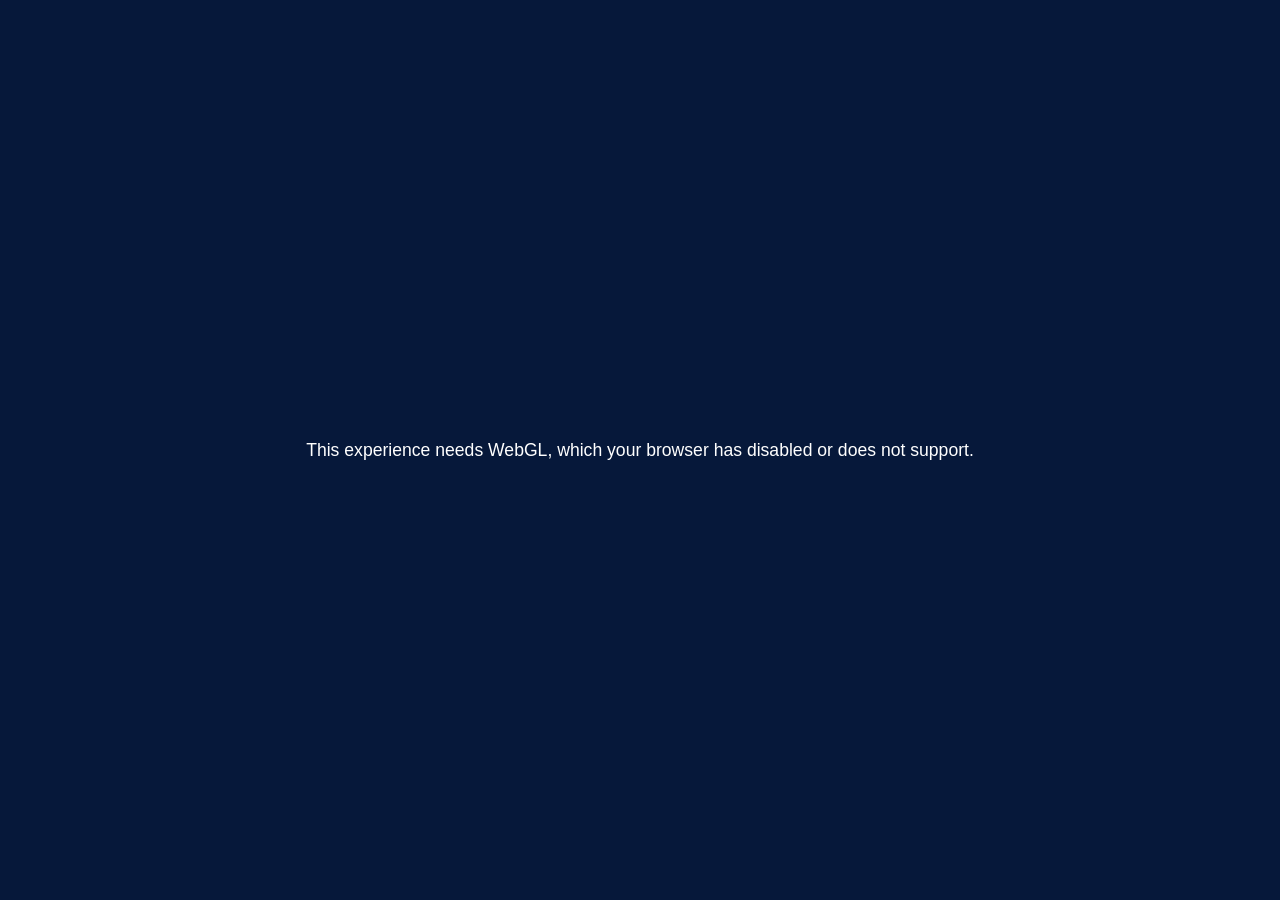
==== index.html @ ca3cc593 "Forecast Channel web recreation" ====
<!DOCTYPE html>
<html lang="en">
<head>
<meta charset="UTF-8">
<meta name="viewport" content="width=device-width, initial-scale=1.0, maximum-scale=1.0, user-scalable=no">
<title>Forecast Channel</title>
<meta name="description" content="A browser-native recreation of the Wii Forecast Channel: a spinnable day/night globe with live weather for cities worldwide.">
<link rel="icon" href="data:image/svg+xml,%3Csvg xmlns='http://www.w3.org/2000/svg' viewBox='0 0 64 64'%3E%3Ccircle cx='32' cy='32' r='28' fill='%232b6fd6'/%3E%3Cpath d='M14 40c8-2 12-6 18-6s10 4 18 6c-4 8-10 12-18 12s-14-4-18-12z' fill='%237cc0f2'/%3E%3Ccircle cx='24' cy='22' r='9' fill='%23ffe27a'/%3E%3C/svg%3E">
<link rel="stylesheet" href="css/style.css">
</head>
<body>
<canvas id="scene"></canvas>
<div id="markers" aria-hidden="false"></div>

<div id="nogl" hidden>
  <p>This experience needs WebGL, which your browser has disabled or does not support.</p>
</div>

<header id="topbar">
  <div id="title-badge">
    <svg viewBox="0 0 64 64" class="badge-icon"><circle cx="32" cy="32" r="26" fill="#4a90e2"/><path d="M12 38c9-3 13-7 20-7s11 4 20 7c-5 9-11 14-20 14s-15-5-20-14z" fill="#bfe3ff"/><circle cx="25" cy="20" r="8" fill="#ffe27a"/></svg>
    <span>Forecast Channel</span>
  </div>
  <div id="clock">
    <div id="clock-time">--:--</div>
    <div id="clock-date">&nbsp;</div>
  </div>
</header>

<aside id="panel" class="hidden" aria-live="polite">
  <div id="panel-head">
    <div>
      <div id="city-name">—</div>
      <div id="city-country"></div>
    </div>
    <button id="panel-close" title="Close" aria-label="Close">&#10005;</button>
  </div>
  <div id="city-local-time"></div>
  <div id="current">
    <div id="temp">–</div>
    <div id="cond-icon"></div>
    <div id="cond-text">Loading…</div>
    <div id="feels"></div>
  </div>
  <nav id="tabs">
    <button data-day="0" class="active">Today</button>
    <button data-day="1">Tomorrow</button>
  </nav>
  <div id="daily-detail"></div>
  <div id="strip"></div>
  <div id="details"></div>
</aside>

<div id="controls">
  <button id="zoom-in" title="Zoom in" aria-label="Zoom in">+</button>
  <button id="zoom-out" title="Zoom out" aria-label="Zoom out">&minus;</button>
</div>
<div id="corner-controls">
  <button id="music" title="Toggle music">Music&nbsp;Off</button>
  <button id="units" title="Switch units">&deg;F</button>
  <button id="locate" title="Use my location">My&nbsp;City</button>
</div>

<footer id="hintbar"><span>Drag the globe to spin &middot; Click a city dot for its forecast</span><a id="attrib" href="https://open-meteo.com/" target="_blank" rel="noopener">Weather data: Open-Meteo</a></footer>
<div id="toast" hidden></div>

<script src="js/geo.js"></script>
<script src="js/stars.js"></script>
<script src="js/cities.js"></script>
<script src="js/weather.js"></script>
<script src="js/music.js"></script>
<script src="js/globe.js"></script>
<script src="js/main.js"></script>
</body>
</html>
---- css/style.css ----
/* Forecast Channel — browser recreation. Original code, MIT license. */

* { margin: 0; padding: 0; box-sizing: border-box; }

html, body {
  height: 100%;
  overflow: hidden;
  font-family: "Segoe UI", "Helvetica Neue", Arial, "Hiragino Sans", system-ui, sans-serif;
  color: #fff;
  background: radial-gradient(120% 90% at 50% 8%, #123a6e 0%, #0a2250 42%, #051029 78%, #010510 100%);
  -webkit-user-select: none; user-select: none;
}

#scene { position: fixed; inset: 0; width: 100%; height: 100%; display: block; touch-action: none; cursor: grab; }
#scene.dragging { cursor: grabbing; }

#nogl { position: fixed; inset: 0; display: flex; align-items: center; justify-content: center;
  background: #06183a; z-index: 50; text-align: center; padding: 2em; font-size: 1.1rem; }

/* ---------- city markers ---------- */
#markers { position: fixed; inset: 0; pointer-events: none; }
.marker {
  position: absolute; left: 0; top: 0;
  width: 14px; height: 14px; margin: -7px 0 0 -7px;
  border-radius: 50%;
  background: rgba(255,255,255,.95);
  border: 2px solid rgba(43,111,214,.85);
  box-shadow: 0 1px 4px rgba(0,0,0,.45);
  pointer-events: auto; cursor: pointer;
  transition: transform .12s ease, background .12s ease;
}
.marker:hover { transform: scale(1.35); background: #ffe27a; }
.marker.selected { background: #ffcf4d; border-color: #fff; animation: pulse 1.6s ease-out infinite; }
@keyframes pulse { 0% { box-shadow: 0 0 0 0 rgba(255,207,77,.7);} 100% { box-shadow: 0 0 0 14px rgba(255,207,77,0);} }
.marker .m-label {
  position: absolute; left: 12px; top: -9px; white-space: nowrap;
  font-size: 11px; font-weight: 600; letter-spacing: .2px;
  color: #fff; text-shadow: 0 1px 3px rgba(0,0,0,.85);
  opacity: 0; transition: opacity .15s ease; pointer-events: none;
}
.marker:hover .m-label { opacity: 1; }

/* ---------- top bar ---------- */
#topbar {
  position: fixed; top: 0; left: 0; right: 0; z-index: 10;
  display: flex; align-items: flex-start; justify-content: space-between;
  padding: 14px 18px; pointer-events: none;
}
#title-badge {
  display: flex; align-items: center; gap: 10px;
  background: rgba(255,255,255,.94); color: #1c3f7c;
  padding: 8px 18px 8px 10px; border-radius: 999px;
  font-size: 19px; font-weight: 600; letter-spacing: .3px;
  box-shadow: 0 3px 12px rgba(0,0,0,.35);
  pointer-events: auto;
}
.badge-icon { width: 30px; height: 30px; }
#clock { text-align: right; text-shadow: 0 2px 6px rgba(0,0,0,.55); pointer-events: auto; }
#clock-time { font-size: 30px; font-weight: 300; letter-spacing: 1px; }
#clock-date { font-size: 13px; opacity: .85; }

/* ---------- forecast panel ---------- */
#panel {
  position: fixed; top: 74px; right: 18px; z-index: 12;
  width: 320px; max-height: calc(100vh - 140px); overflow-y: auto;
  background: rgba(255,255,255,.95); color: #26436e; border-radius: 18px;
  box-shadow: 0 10px 34px rgba(0,0,0,.45);
  padding: 18px 18px 14px;
  transition: transform .25s ease, opacity .25s ease;
}
#panel.hidden { transform: translateX(30px); opacity: 0; pointer-events: none; }
#panel-head { display: flex; justify-content: space-between; align-items: flex-start; }
#city-name { font-size: 23px; font-weight: 600; color: #1c3f7c; }
#city-country { font-size: 13px; color: #6b83a8; }
#city-local-time { font-size: 12px; color: #6b83a8; margin: 2px 0 6px; }
#panel-close { border: 0; background: #e8eefb; color: #4c6690; width: 26px; height: 26px;
  border-radius: 50%; font-size: 13px; cursor: pointer; }
#panel-close:hover { background: #d5e0f5; }

#current { display: grid; grid-template-columns: auto auto; gap: 2px 10px; align-items: center; margin: 4px 0 6px; }
#temp { font-size: 62px; font-weight: 200; color: #1c3f7c; grid-row: span 3; line-height: 1; }
#cond-icon { width: 64px; height: 64px; justify-self: end; grid-row: span 3; }
#cond-icon svg { width: 100%; height: 100%; }
#cond-text { font-size: 17px; font-weight: 600; }
#feels { font-size: 13px; color: #6b83a8; }

#tabs { display: flex; gap: 8px; margin: 10px 0 6px; }
#tabs button {
  flex: 1; padding: 7px 0; border: 0; border-radius: 999px; cursor: pointer;
  background: #e8eefb; color: #4c6690; font-size: 14px; font-weight: 600;
}
#tabs button.active { background: #2b6fd6; color: #fff; box-shadow: 0 2px 8px rgba(43,111,214,.5); }

#daily-detail {
  background: #f0f5fe; border-radius: 12px; padding: 10px 12px; margin-bottom: 10px;
  display: flex; gap: 12px; align-items: center; min-height: 64px;
}
#daily-detail .dd-icon { width: 46px; height: 46px; flex: none; }
#daily-detail .dd-main { flex: 1; }
#daily-detail .dd-desc { font-size: 13.5px; color: #40597f; line-height: 1.35; }
#daily-detail .dd-range { font-size: 15px; font-weight: 600; color: #1c3f7c; margin-top: 2px; }

#strip { display: flex; gap: 6px; margin-bottom: 10px; }
#strip .day-cell {
  flex: 1; background: #f0f5fe; border-radius: 10px; padding: 8px 2px; text-align: center;
  cursor: pointer; transition: background .15s ease;
}
#strip .day-cell:hover { background: #dfe9fc; }
#strip .day-cell.active { background: #2b6fd6; color: #fff; }
#strip .day-cell.active .dc-hi, #strip .day-cell.active .dc-lo { color: #fff; }
#strip .dc-name { font-size: 11px; font-weight: 700; text-transform: uppercase; letter-spacing: .4px; color: #6b83a8; }
#strip .dc-icon { width: 30px; height: 30px; margin: 2px auto; }
#strip .dc-icon svg { width: 100%; height: 100%; }
#strip .dc-hi { font-size: 13px; font-weight: 700; color: #2c4a75; }
#strip .dc-lo { font-size: 11.5px; color: #8aa0c0; }

#details { display: grid; grid-template-columns: 1fr 1fr; gap: 6px; }
#details .det {
  background: #f7fafe; border-radius: 10px; padding: 8px 10px;
}
#details .det .k { font-size: 10.5px; text-transform: uppercase; letter-spacing: .5px; color: #8aa0c0; font-weight: 700; }
#details .det .v { font-size: 14.5px; font-weight: 600; color: #2c4a75; }

/* ---------- controls ---------- */
#controls { position: fixed; right: 18px; top: 50%; transform: translateY(-50%); z-index: 11;
  display: flex; flex-direction: column; gap: 10px; transition: right .25s ease; }
#panel:not(.hidden) ~ #controls { right: 352px; }
#controls button {
  width: 44px; height: 44px; border-radius: 50%; border: 0; cursor: pointer;
  background: rgba(255,255,255,.92); color: #1c3f7c; font-size: 26px; font-weight: 300;
  box-shadow: 0 3px 10px rgba(0,0,0,.4); transition: background .15s ease;
}
#controls button:hover { background: #fff; }

#corner-controls { position: fixed; left: 18px; bottom: 46px; z-index: 11; display: flex; gap: 8px; }
#corner-controls button {
  border: 0; border-radius: 999px; cursor: pointer; padding: 8px 14px;
  background: rgba(255,255,255,.9); color: #1c3f7c; font-size: 13px; font-weight: 600;
  box-shadow: 0 3px 10px rgba(0,0,0,.35);
}
#corner-controls button:hover { background: #fff; }

#hintbar {
  position: fixed; bottom: 0; left: 0; right: 0; z-index: 9;
  display: flex; justify-content: space-between; align-items: center;
  padding: 9px 14px; font-size: 12.5px; letter-spacing: .4px; color: rgba(255,255,255,.8);
  background: rgba(3,15,40,.45); backdrop-filter: blur(4px);
}
#attrib { color: rgba(255,255,255,.85); text-decoration: none; }
#attrib:hover { text-decoration: underline; }

#toast {
  position: fixed; top: 74px; left: 50%; transform: translateX(-50%); z-index: 30;
  background: rgba(20,40,80,.92); border-radius: 10px; padding: 10px 18px; font-size: 14px;
  box-shadow: 0 6px 18px rgba(0,0,0,.4);
}

@media (max-width: 720px) {
  #clock-time { font-size: 22px; }
  #title-badge { font-size: 15px; padding: 6px 12px 6px 8px; }
  .badge-icon { width: 22px; height: 22px; }
  #panel { width: calc(100vw - 24px); right: 12px; top: 64px; }
  #controls { right: 12px !important; }
  .marker .m-label { display: none; }
}
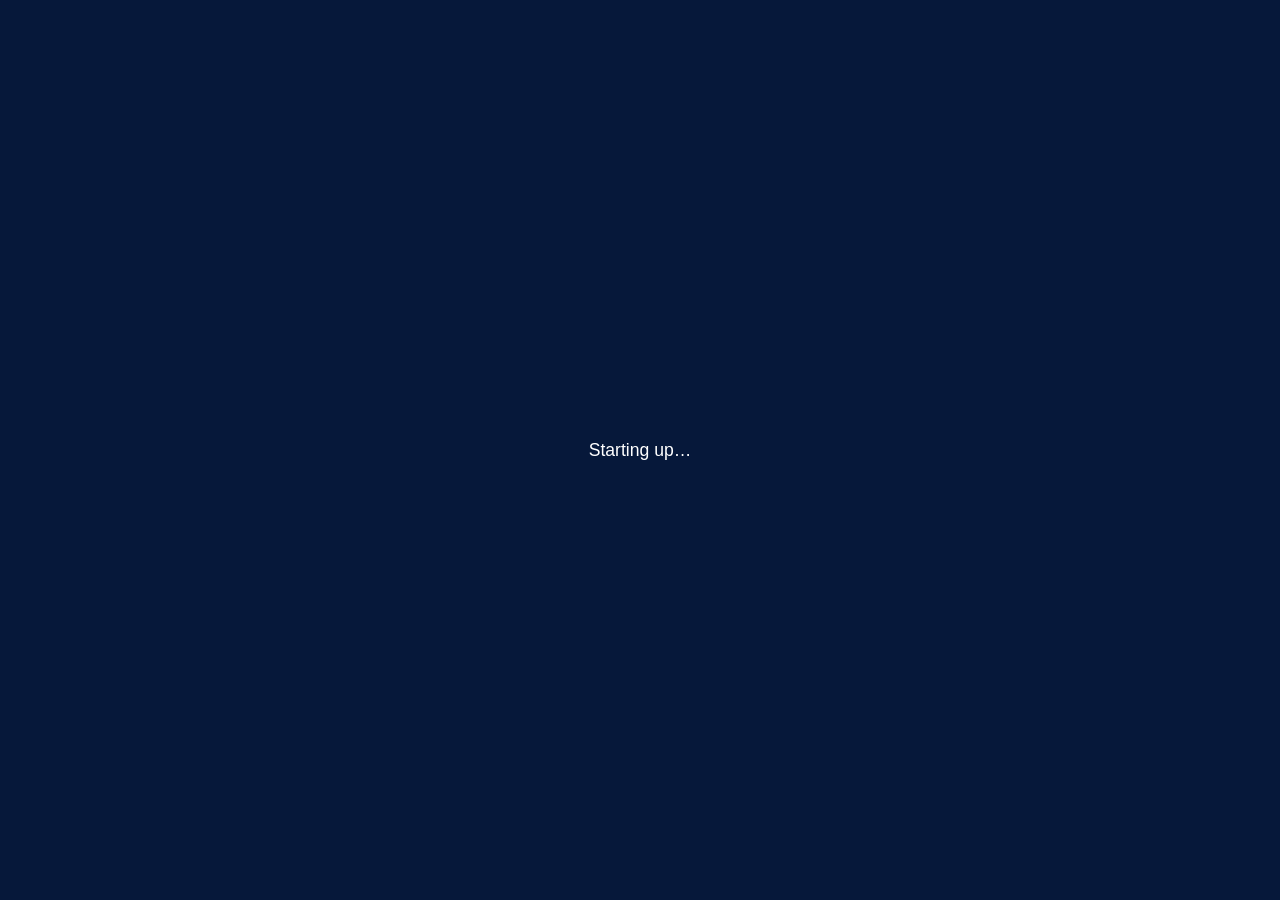
==== commit 1d92f91c: "Forecast Channel web recreation" ====
--- a/index.html
+++ b/index.html
@@ -6,14 +6,15 @@
 <title>Forecast Channel</title>
 <meta name="description" content="A browser-native recreation of the Wii Forecast Channel: a spinnable day/night globe with live weather for cities worldwide.">
 <link rel="icon" href="data:image/svg+xml,%3Csvg xmlns='http://www.w3.org/2000/svg' viewBox='0 0 64 64'%3E%3Ccircle cx='32' cy='32' r='28' fill='%232b6fd6'/%3E%3Cpath d='M14 40c8-2 12-6 18-6s10 4 18 6c-4 8-10 12-18 12s-14-4-18-12z' fill='%237cc0f2'/%3E%3Ccircle cx='24' cy='22' r='9' fill='%23ffe27a'/%3E%3C/svg%3E">
-<link rel="stylesheet" href="css/style.css">
+<link rel="stylesheet" href="css/style.css?v=4">
 </head>
 <body>
 <canvas id="scene"></canvas>
+<canvas id="scene2d" hidden></canvas>
 <div id="markers" aria-hidden="false"></div>
 
 <div id="nogl" hidden>
-  <p>This experience needs WebGL, which your browser has disabled or does not support.</p>
+  <p>Starting up…</p>
 </div>
 
 <header id="topbar">
@@ -61,15 +62,16 @@
   <button id="locate" title="Use my location">My&nbsp;City</button>
 </div>
 
-<footer id="hintbar"><span>Drag the globe to spin &middot; Click a city dot for its forecast</span><a id="attrib" href="https://open-meteo.com/" target="_blank" rel="noopener">Weather data: Open-Meteo</a></footer>
+<footer id="hintbar"><span>Drag the globe to spin &middot; Click a city dot for its forecast &middot; <b id="ver">v4</b></span><a id="attrib" href="https://open-meteo.com/" target="_blank" rel="noopener">Weather data: Open-Meteo</a></footer>
 <div id="toast" hidden></div>
 
-<script src="js/geo.js"></script>
-<script src="js/stars.js"></script>
-<script src="js/cities.js"></script>
-<script src="js/weather.js"></script>
-<script src="js/music.js"></script>
-<script src="js/globe.js"></script>
-<script src="js/main.js"></script>
+<script src="js/geo.js?v=4"></script>
+<script src="js/stars.js?v=4"></script>
+<script src="js/cities.js?v=4"></script>
+<script src="js/weather.js?v=4"></script>
+<script src="js/music.js?v=4"></script>
+<script src="js/globe.js?v=4"></script>
+<script src="js/globe2d.js?v=4"></script>
+<script src="js/main.js?v=4"></script>
 </body>
 </html>
--- a/css/style.css
+++ b/css/style.css
@@ -11,11 +11,13 @@
   -webkit-user-select: none; user-select: none;
 }
 
-#scene { position: fixed; inset: 0; width: 100%; height: 100%; display: block; touch-action: none; cursor: grab; }
-#scene.dragging { cursor: grabbing; }
+#scene, #scene2d { position: fixed; inset: 0; width: 100%; height: 100%; display: block; touch-action: none; cursor: grab; }
+#scene.dragging, #scene2d.dragging { cursor: grabbing; }
 
-#nogl { position: fixed; inset: 0; display: flex; align-items: center; justify-content: center;
+#nogl { position: fixed; inset: 0; display: flex; flex-direction: column; align-items: center; justify-content: center;
   background: #06183a; z-index: 50; text-align: center; padding: 2em; font-size: 1.1rem; }
+#nogl .why { font-size: 12px; opacity: .7; margin: 10px 0 14px; font-family: monospace; word-break: break-word; }
+#nogl select { font-size: 16px; padding: 8px 10px; border-radius: 8px; border: 0; max-width: 86vw; }
 
 /* ---------- city markers ---------- */
 #markers { position: fixed; inset: 0; pointer-events: none; }
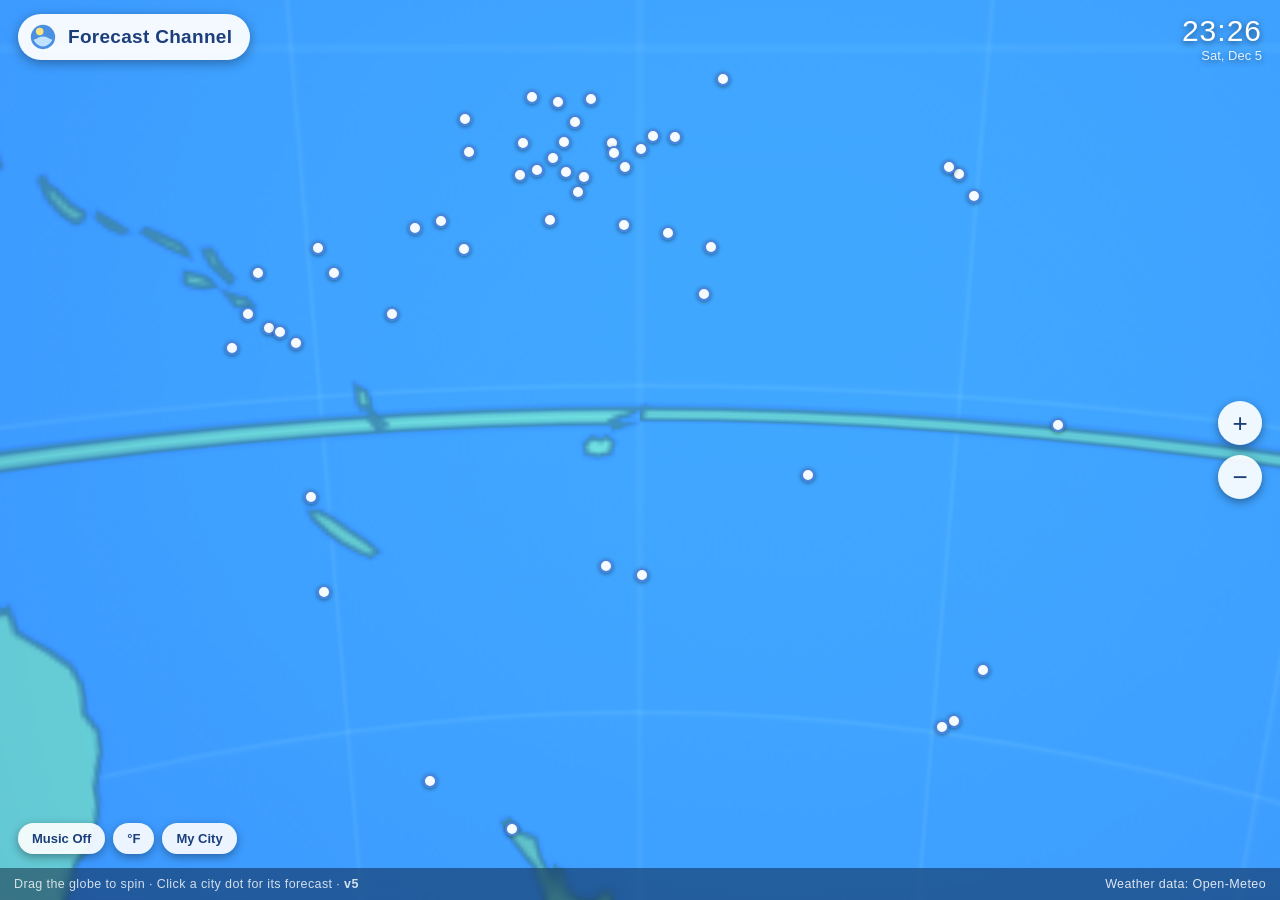
==== commit 521c46f8: "Forecast Channel web recreation" ====
--- a/index.html
+++ b/index.html
@@ -6,7 +6,7 @@
 <title>Forecast Channel</title>
 <meta name="description" content="A browser-native recreation of the Wii Forecast Channel: a spinnable day/night globe with live weather for cities worldwide.">
 <link rel="icon" href="data:image/svg+xml,%3Csvg xmlns='http://www.w3.org/2000/svg' viewBox='0 0 64 64'%3E%3Ccircle cx='32' cy='32' r='28' fill='%232b6fd6'/%3E%3Cpath d='M14 40c8-2 12-6 18-6s10 4 18 6c-4 8-10 12-18 12s-14-4-18-12z' fill='%237cc0f2'/%3E%3Ccircle cx='24' cy='22' r='9' fill='%23ffe27a'/%3E%3C/svg%3E">
-<link rel="stylesheet" href="css/style.css?v=4">
+<link rel="stylesheet" href="css/style.css?v=5">
 </head>
 <body>
 <canvas id="scene"></canvas>
@@ -62,16 +62,16 @@
   <button id="locate" title="Use my location">My&nbsp;City</button>
 </div>
 
-<footer id="hintbar"><span>Drag the globe to spin &middot; Click a city dot for its forecast &middot; <b id="ver">v4</b></span><a id="attrib" href="https://open-meteo.com/" target="_blank" rel="noopener">Weather data: Open-Meteo</a></footer>
+<footer id="hintbar"><span>Drag the globe to spin &middot; Click a city dot for its forecast &middot; <b id="ver">v5</b></span><a id="attrib" href="https://open-meteo.com/" target="_blank" rel="noopener">Weather data: Open-Meteo</a></footer>
 <div id="toast" hidden></div>
 
-<script src="js/geo.js?v=4"></script>
-<script src="js/stars.js?v=4"></script>
-<script src="js/cities.js?v=4"></script>
-<script src="js/weather.js?v=4"></script>
-<script src="js/music.js?v=4"></script>
-<script src="js/globe.js?v=4"></script>
-<script src="js/globe2d.js?v=4"></script>
-<script src="js/main.js?v=4"></script>
+<script src="js/geo.js?v=5"></script>
+<script src="js/stars.js?v=5"></script>
+<script src="js/cities.js?v=5"></script>
+<script src="js/weather.js?v=5"></script>
+<script src="js/music.js?v=5"></script>
+<script src="js/globe.js?v=5"></script>
+<script src="js/globe2d.js?v=5"></script>
+<script src="js/main.js?v=5"></script>
 </body>
 </html>
--- a/css/style.css
+++ b/css/style.css
@@ -16,6 +16,7 @@
 
 #nogl { position: fixed; inset: 0; display: flex; flex-direction: column; align-items: center; justify-content: center;
   background: #06183a; z-index: 50; text-align: center; padding: 2em; font-size: 1.1rem; }
+#nogl[hidden] { display: none !important; }  /* author display must not defeat the hidden attribute */
 #nogl .why { font-size: 12px; opacity: .7; margin: 10px 0 14px; font-family: monospace; word-break: break-word; }
 #nogl select { font-size: 16px; padding: 8px 10px; border-radius: 8px; border: 0; max-width: 86vw; }
 
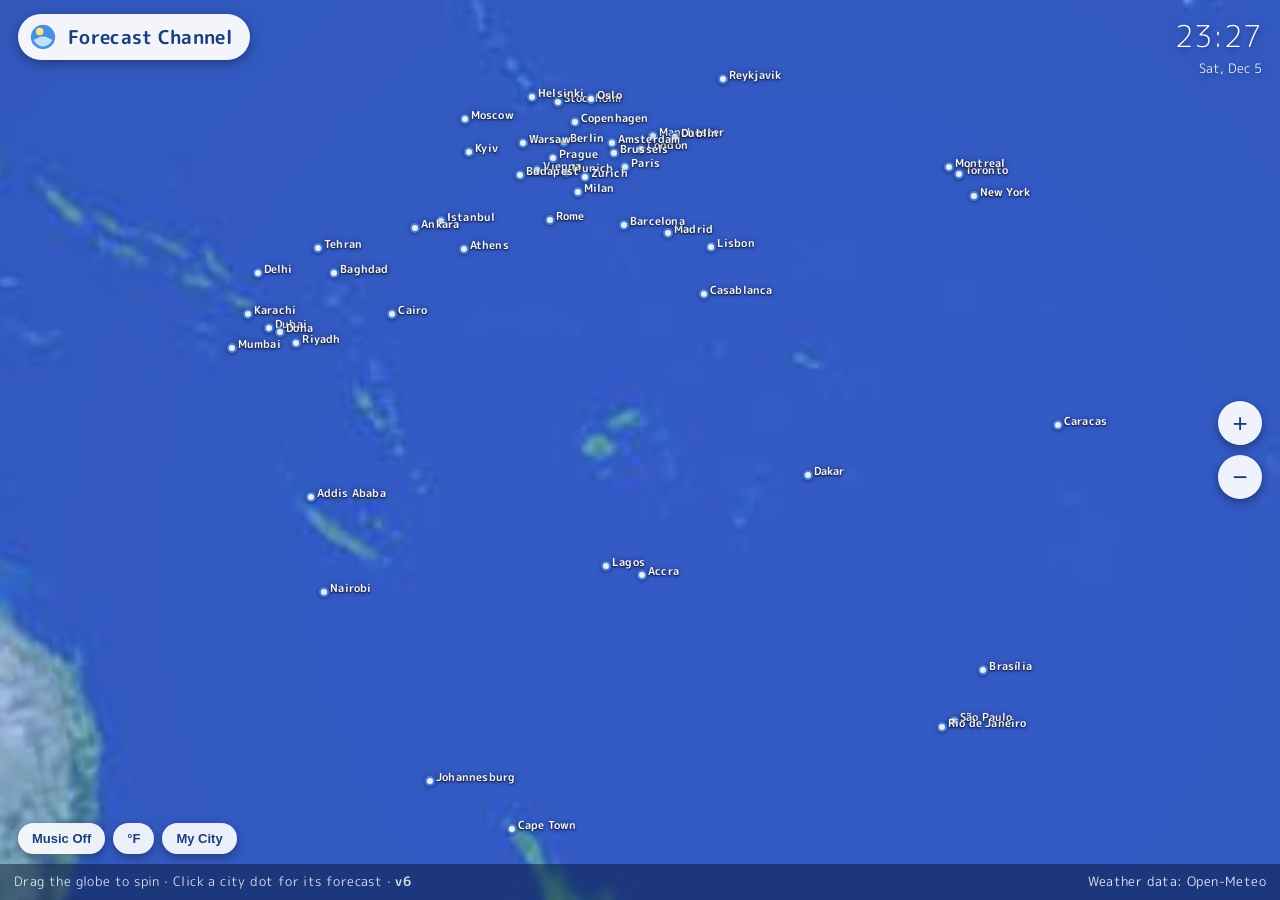
==== commit a2574362: "Forecast Channel web recreation" ====
--- a/index.html
+++ b/index.html
@@ -6,9 +6,17 @@
 <title>Forecast Channel</title>
 <meta name="description" content="A browser-native recreation of the Wii Forecast Channel: a spinnable day/night globe with live weather for cities worldwide.">
 <link rel="icon" href="data:image/svg+xml,%3Csvg xmlns='http://www.w3.org/2000/svg' viewBox='0 0 64 64'%3E%3Ccircle cx='32' cy='32' r='28' fill='%232b6fd6'/%3E%3Cpath d='M14 40c8-2 12-6 18-6s10 4 18 6c-4 8-10 12-18 12s-14-4-18-12z' fill='%237cc0f2'/%3E%3Ccircle cx='24' cy='22' r='9' fill='%23ffe27a'/%3E%3C/svg%3E">
-<link rel="stylesheet" href="css/style.css?v=5">
+<link rel="stylesheet" href="https://fonts.googleapis.com/css2?family=M+PLUS+Rounded+1c:wght@300;400;700;800&display=swap">
+<link rel="stylesheet" href="css/style.css?v=6">
 </head>
 <body>
+<div id="boot">
+  <div class="boot-card">
+    <svg viewBox="0 0 64 64"><circle cx="32" cy="32" r="26" fill="#4a90e2"/><path d="M12 38c9-3 13-7 20-7s11 4 20 7c-5 9-11 14-20 14s-15-5-20-14z" fill="#bfe3ff"/><circle cx="25" cy="20" r="8" fill="#ffe27a"/></svg>
+    <div class="boot-name">Forecast Channel</div>
+    <div class="boot-sub">Checking the forecast…</div>
+  </div>
+</div>
 <canvas id="scene"></canvas>
 <canvas id="scene2d" hidden></canvas>
 <div id="markers" aria-hidden="false"></div>
@@ -62,16 +70,16 @@
   <button id="locate" title="Use my location">My&nbsp;City</button>
 </div>
 
-<footer id="hintbar"><span>Drag the globe to spin &middot; Click a city dot for its forecast &middot; <b id="ver">v5</b></span><a id="attrib" href="https://open-meteo.com/" target="_blank" rel="noopener">Weather data: Open-Meteo</a></footer>
+<footer id="hintbar"><span>Drag the globe to spin &middot; Click a city dot for its forecast &middot; <b id="ver">v6</b></span><a id="attrib" href="https://open-meteo.com/" target="_blank" rel="noopener">Weather data: Open-Meteo</a></footer>
 <div id="toast" hidden></div>
 
-<script src="js/geo.js?v=5"></script>
-<script src="js/stars.js?v=5"></script>
-<script src="js/cities.js?v=5"></script>
-<script src="js/weather.js?v=5"></script>
-<script src="js/music.js?v=5"></script>
-<script src="js/globe.js?v=5"></script>
-<script src="js/globe2d.js?v=5"></script>
-<script src="js/main.js?v=5"></script>
+<script src="js/geo.js?v=6"></script>
+<script src="js/stars.js?v=6"></script>
+<script src="js/cities.js?v=6"></script>
+<script src="js/weather.js?v=6"></script>
+<script src="js/music.js?v=6"></script>
+<script src="js/globe.js?v=6"></script>
+<script src="js/globe2d.js?v=6"></script>
+<script src="js/main.js?v=6"></script>
 </body>
 </html>
--- a/css/style.css
+++ b/css/style.css
@@ -5,7 +5,7 @@
 html, body {
   height: 100%;
   overflow: hidden;
-  font-family: "Segoe UI", "Helvetica Neue", Arial, "Hiragino Sans", system-ui, sans-serif;
+  font-family: "M PLUS Rounded 1c", "Hiragino Maru Gothic ProN", "Segoe UI", system-ui, sans-serif;
   color: #fff;
   background: radial-gradient(120% 90% at 50% 8%, #123a6e 0%, #0a2250 42%, #051029 78%, #010510 100%);
   -webkit-user-select: none; user-select: none;
@@ -20,13 +20,23 @@
 #nogl .why { font-size: 12px; opacity: .7; margin: 10px 0 14px; font-family: monospace; word-break: break-word; }
 #nogl select { font-size: 16px; padding: 8px 10px; border-radius: 8px; border: 0; max-width: 86vw; }
 
+/* ---------- boot splash (channel-style) ---------- */
+#boot { position: fixed; inset: 0; z-index: 60; background: #f4f8ff;
+  display: flex; align-items: center; justify-content: center;
+  animation: bootfade .7s ease 1.8s forwards; pointer-events: none; }
+@keyframes bootfade { to { opacity: 0; visibility: hidden; } }
+.boot-card { text-align: center; }
+.boot-card svg { width: 96px; height: 96px; }
+.boot-name { font-size: 32px; font-weight: 800; color: #1c3f7c; margin-top: 8px; letter-spacing: .3px; }
+.boot-sub { font-size: 15px; color: #6b83a8; margin-top: 4px; }
+
 /* ---------- city markers ---------- */
 #markers { position: fixed; inset: 0; pointer-events: none; }
 .marker {
   position: absolute; left: 0; top: 0;
-  width: 14px; height: 14px; margin: -7px 0 0 -7px;
+  width: 10px; height: 10px; margin: -5px 0 0 -5px;
   border-radius: 50%;
-  background: rgba(255,255,255,.95);
+  background: rgba(255,255,255,.9);
   border: 2px solid rgba(43,111,214,.85);
   box-shadow: 0 1px 4px rgba(0,0,0,.45);
   pointer-events: auto; cursor: pointer;
@@ -36,12 +46,11 @@
 .marker.selected { background: #ffcf4d; border-color: #fff; animation: pulse 1.6s ease-out infinite; }
 @keyframes pulse { 0% { box-shadow: 0 0 0 0 rgba(255,207,77,.7);} 100% { box-shadow: 0 0 0 14px rgba(255,207,77,0);} }
 .marker .m-label {
-  position: absolute; left: 12px; top: -9px; white-space: nowrap;
-  font-size: 11px; font-weight: 600; letter-spacing: .2px;
-  color: #fff; text-shadow: 0 1px 3px rgba(0,0,0,.85);
-  opacity: 0; transition: opacity .15s ease; pointer-events: none;
+  position: absolute; left: 9px; top: -8px; white-space: nowrap;
+  font-size: 10.5px; font-weight: 700; letter-spacing: .2px;
+  color: #fff; text-shadow: 0 1px 2px rgba(0,0,0,.9), 0 0 6px rgba(0,0,0,.6);
+  opacity: .95; pointer-events: none;
 }
-.marker:hover .m-label { opacity: 1; }
 
 /* ---------- top bar ---------- */
 #topbar {
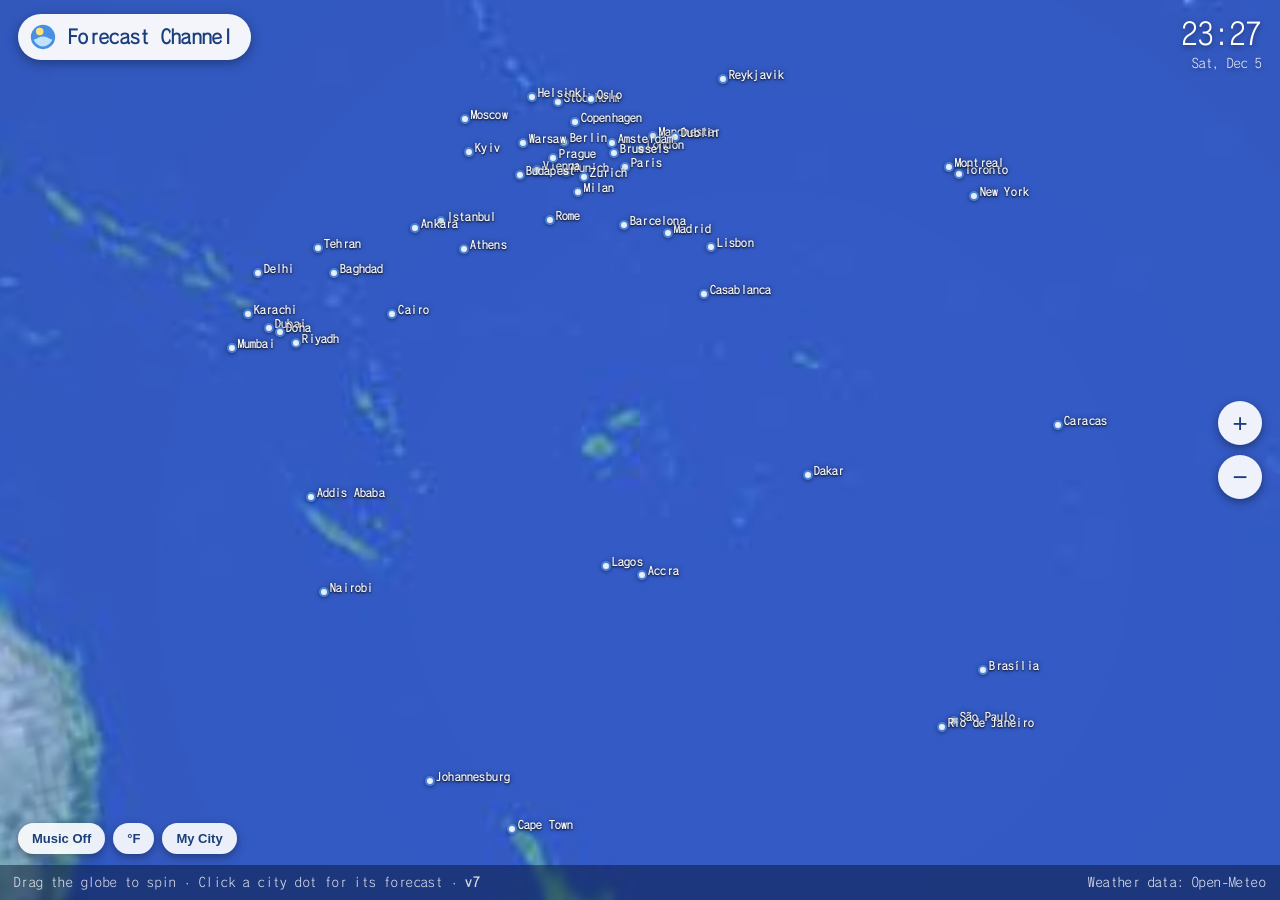
==== commit 3886974e: "Forecast Channel web recreation" ====
--- a/index.html
+++ b/index.html
@@ -7,7 +7,7 @@
 <meta name="description" content="A browser-native recreation of the Wii Forecast Channel: a spinnable day/night globe with live weather for cities worldwide.">
 <link rel="icon" href="data:image/svg+xml,%3Csvg xmlns='http://www.w3.org/2000/svg' viewBox='0 0 64 64'%3E%3Ccircle cx='32' cy='32' r='28' fill='%232b6fd6'/%3E%3Cpath d='M14 40c8-2 12-6 18-6s10 4 18 6c-4 8-10 12-18 12s-14-4-18-12z' fill='%237cc0f2'/%3E%3Ccircle cx='24' cy='22' r='9' fill='%23ffe27a'/%3E%3C/svg%3E">
 <link rel="stylesheet" href="https://fonts.googleapis.com/css2?family=M+PLUS+Rounded+1c:wght@300;400;700;800&display=swap">
-<link rel="stylesheet" href="css/style.css?v=6">
+<link rel="stylesheet" href="css/style.css?v=7">
 </head>
 <body>
 <div id="boot">
@@ -70,16 +70,16 @@
   <button id="locate" title="Use my location">My&nbsp;City</button>
 </div>
 
-<footer id="hintbar"><span>Drag the globe to spin &middot; Click a city dot for its forecast &middot; <b id="ver">v6</b></span><a id="attrib" href="https://open-meteo.com/" target="_blank" rel="noopener">Weather data: Open-Meteo</a></footer>
+<footer id="hintbar"><span>Drag the globe to spin &middot; Click a city dot for its forecast &middot; <b id="ver">v7</b></span><a id="attrib" href="https://open-meteo.com/" target="_blank" rel="noopener">Weather data: Open-Meteo</a></footer>
 <div id="toast" hidden></div>
 
-<script src="js/geo.js?v=6"></script>
-<script src="js/stars.js?v=6"></script>
-<script src="js/cities.js?v=6"></script>
-<script src="js/weather.js?v=6"></script>
-<script src="js/music.js?v=6"></script>
-<script src="js/globe.js?v=6"></script>
-<script src="js/globe2d.js?v=6"></script>
-<script src="js/main.js?v=6"></script>
+<script src="js/geo.js?v=7"></script>
+<script src="js/stars.js?v=7"></script>
+<script src="js/cities.js?v=7"></script>
+<script src="js/weather.js?v=7"></script>
+<script src="js/music.js?v=7"></script>
+<script src="js/globe.js?v=7"></script>
+<script src="js/globe2d.js?v=7"></script>
+<script src="js/main.js?v=7"></script>
 </body>
 </html>
--- a/css/style.css
+++ b/css/style.css
@@ -5,7 +5,7 @@
 html, body {
   height: 100%;
   overflow: hidden;
-  font-family: "M PLUS Rounded 1c", "Hiragino Maru Gothic ProN", "Segoe UI", system-ui, sans-serif;
+  font-family: "Wii NTLG Gothic", "M PLUS Rounded 1c", "Hiragino Maru Gothic ProN", "Segoe UI", system-ui, sans-serif;
   color: #fff;
   background: radial-gradient(120% 90% at 50% 8%, #123a6e 0%, #0a2250 42%, #051029 78%, #010510 100%);
   -webkit-user-select: none; user-select: none;
@@ -19,6 +19,13 @@
 #nogl[hidden] { display: none !important; }  /* author display must not defeat the hidden attribute */
 #nogl .why { font-size: 12px; opacity: .7; margin: 10px 0 14px; font-family: monospace; word-break: break-word; }
 #nogl select { font-size: 16px; padding: 8px 10px; border-radius: 8px; border: 0; max-width: 86vw; }
+
+/* ---------- channel typeface ---------- */
+@font-face {
+  font-family: "Wii NTLG Gothic";
+  src: url("../fonts/wiintlg.woff2") format("woff2");
+  font-display: swap;
+}
 
 /* ---------- boot splash (channel-style) ---------- */
 #boot { position: fixed; inset: 0; z-index: 60; background: #f4f8ff;
@@ -92,7 +99,8 @@
 #current { display: grid; grid-template-columns: auto auto; gap: 2px 10px; align-items: center; margin: 4px 0 6px; }
 #temp { font-size: 62px; font-weight: 200; color: #1c3f7c; grid-row: span 3; line-height: 1; }
 #cond-icon { width: 64px; height: 64px; justify-self: end; grid-row: span 3; }
-#cond-icon svg { width: 100%; height: 100%; }
+#cond-icon, .dd-icon, .dc-icon { display: flex; align-items: center; justify-content: center; }
+img.wicon { max-width: 100%; max-height: 100%; object-fit: contain; }
 #cond-text { font-size: 17px; font-weight: 600; }
 #feels { font-size: 13px; color: #6b83a8; }
 
@@ -122,7 +130,7 @@
 #strip .day-cell.active .dc-hi, #strip .day-cell.active .dc-lo { color: #fff; }
 #strip .dc-name { font-size: 11px; font-weight: 700; text-transform: uppercase; letter-spacing: .4px; color: #6b83a8; }
 #strip .dc-icon { width: 30px; height: 30px; margin: 2px auto; }
-#strip .dc-icon svg { width: 100%; height: 100%; }
+#strip .dc-icon svg, #strip .dc-icon img { width: 100%; height: 100%; }
 #strip .dc-hi { font-size: 13px; font-weight: 700; color: #2c4a75; }
 #strip .dc-lo { font-size: 11.5px; color: #8aa0c0; }
 
